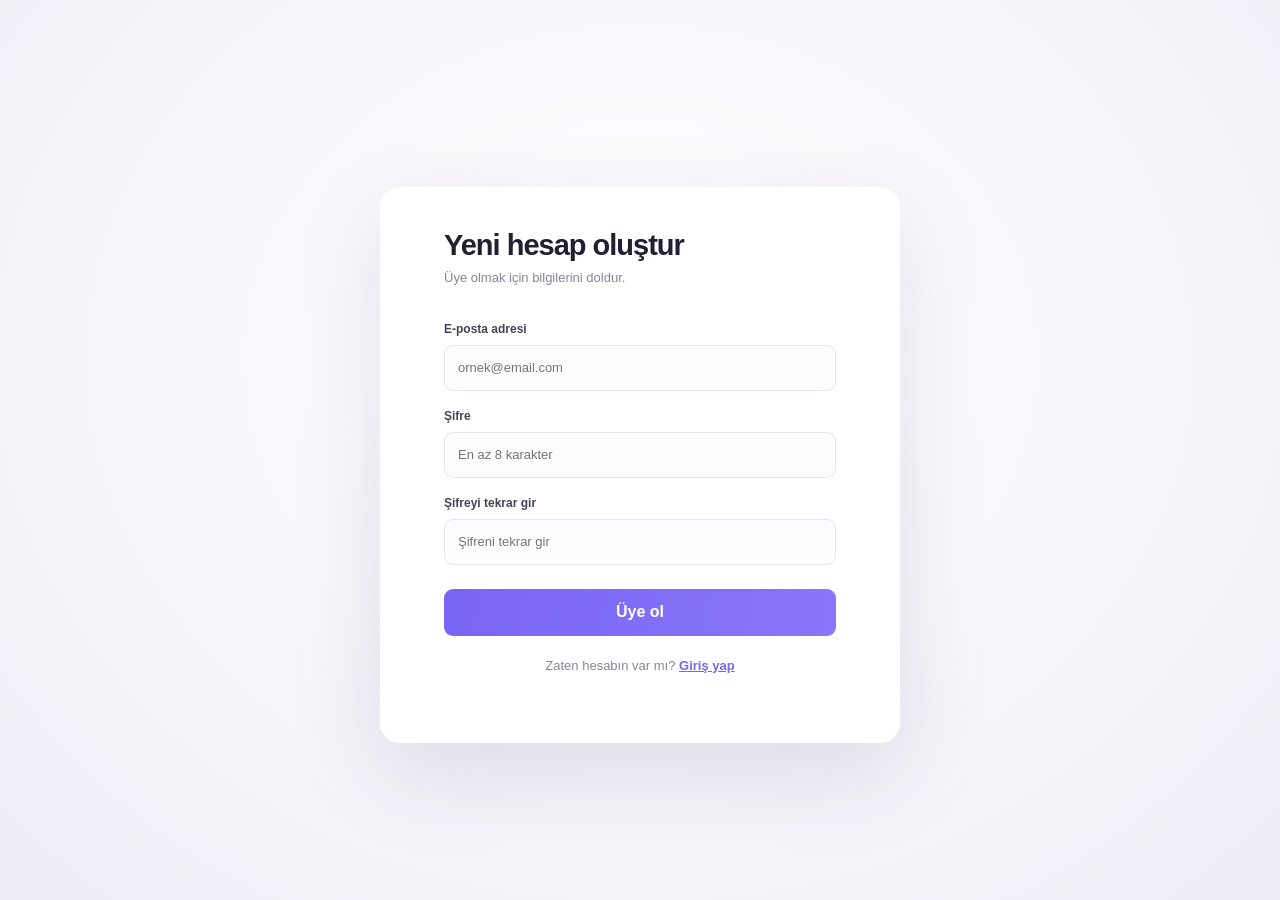
==== register.html @ 3cdd5f97 "Üye Giriş ekranı yüklemesi" ====
<!doctype html>
<html lang="tr">
<head>
  <meta charset="utf-8">
  <meta name="viewport" content="width=device-width, initial-scale=1">
  <meta name="theme-color" content="#111221">
  <title>Ücretsiz Üye Ol</title>
  <link rel="stylesheet" href="/style.css">
  <style>
    .register-card{width:min(100%,520px);padding:42px clamp(25px,7vw,64px);border-radius:20px;background:#fff;box-shadow:0 30px 90px #2c275721}
    .register-card h1{margin:0 0 8px;font-size:29px;letter-spacing:-1px}.register-card>p{color:#85859a;font-size:13px;margin:0 0 28px}
    .register-form{display:flex;flex-direction:column;gap:9px}.register-form label{margin-top:9px;color:#444458;font-size:12px;font-weight:700}
    .register-form input{height:46px;padding:0 13px;border:1px solid #e7e6ef;border-radius:9px;background:#fcfcfe;font-family:inherit;font-size:13px}
    .register-form input:focus{outline:0;border-color:#9586ff;box-shadow:0 0 0 3px #7865f61c}
    .register-form button{height:47px;margin-top:15px;border:0;border-radius:9px;background:linear-gradient(100deg,#7965f3,#8976fb);color:white;font-weight:700;cursor:pointer}
    .register-error{padding:11px;border-radius:8px;background:#fff0f0;color:#a12d38;font-size:12px}.register-login{margin-top:22px!important;text-align:center}
    .register-login a{color:#7865f6;font-weight:700}
  </style>
</head>
<body>
  <main class="page-shell">
    <section class="register-card" aria-labelledby="register-title">
      <h1 id="register-title">Yeni hesap oluştur</h1>
      <p>Üye olmak için bilgilerini doldur.</p>
      <p class="register-error" id="register-error" role="alert" hidden></p>
      <form class="register-form" action="/register" method="post">
        <label for="email">E-posta adresi</label>
        <input id="email" name="email" type="email" autocomplete="email" placeholder="ornek@email.com" required>
        <label for="password">Şifre</label>
        <input id="password" name="password" type="password" autocomplete="new-password" minlength="8" placeholder="En az 8 karakter" required>
        <label for="password_confirmation">Şifreyi tekrar gir</label>
        <input id="password_confirmation" name="password_confirmation" type="password" autocomplete="new-password" minlength="8" placeholder="Şifreni tekrar gir" required>
        <button type="submit">Üye ol</button>
      </form>
      <p class="register-login">Zaten hesabın var mı? <a href="/">Giriş yap</a></p>
    </section>
  </main>
  <script>
    const messages = {
      email: 'Lütfen geçerli bir e-posta adresi girin.',
      password: 'Şifren en az 8 karakter olmalıdır.',
      confirm: 'Girdiğin şifreler eşleşmiyor.',
      exists: 'Bu e-posta adresiyle zaten bir hesap var.'
    };
    const error = new URLSearchParams(location.search).get('error');
    if (messages[error]) {
      const box = document.querySelector('#register-error');
      box.textContent = messages[error];
      box.hidden = false;
    }
    const form = document.querySelector('.register-form');
    form.addEventListener('submit', (event) => {
      const password = document.querySelector('#password');
      const confirmation = document.querySelector('#password_confirmation');
      confirmation.setCustomValidity(password.value === confirmation.value ? '' : 'Şifreler eşleşmiyor.');
      if (!form.reportValidity()) event.preventDefault();
    });
    document.querySelector('#password_confirmation').addEventListener('input', (event) => event.target.setCustomValidity(''));
  </script>
</body>
</html>
---- style.css ----
﻿/* Compiled output for style.scss. */
@keyframes card-in{from{opacity:0;transform:translateY(24px) scale(.985)}to{opacity:1;transform:translateY(0) scale(1)}}
@keyframes drift{0%,100%{transform:translate(0,0) rotate(0)}50%{transform:translate(8px,-10px) rotate(4deg)}}
@keyframes orbit-turn{to{transform:rotate(360deg)}}
@keyframes breathe{0%,100%{transform:scale(.96);opacity:.75}50%{transform:scale(1.04);opacity:1}}
@keyframes twinkle{0%,100%{opacity:.55;transform:scale(.8)}50%{opacity:1;transform:scale(1.15)}}
*{box-sizing:border-box}body{margin:0;min-width:320px;min-height:100vh;color:#202033;background:#f3f2fa;font-family:'DM Sans',sans-serif}button,input{font:inherit}.page-shell{min-height:100vh;display:flex;flex-direction:column;align-items:center;justify-content:center;padding:54px 28px 24px;position:relative;overflow:hidden;background:radial-gradient(ellipse at 50% 40%,#fff 0%,#f8f7fc 46%,#eeedf6 100%)}.ambient{position:absolute;border-radius:50%;filter:blur(1px);pointer-events:none}.ambient--one{width:360px;height:360px;top:-190px;left:-130px;background:radial-gradient(circle,rgba(161,145,255,.18),transparent 70%)}.ambient--two{width:440px;height:440px;right:-220px;bottom:-230px;background:radial-gradient(circle,rgba(255,159,162,.19),transparent 70%)}.login-card{width:min(100%,1000px);min-height:640px;display:grid;grid-template-columns:.92fr 1.08fr;overflow:hidden;border:1px solid rgba(255,255,255,.9);border-radius:25px;background:#fff;box-shadow:0 30px 90px rgba(44,39,87,.13),0 4px 14px rgba(44,39,87,.04);animation:card-in .8s cubic-bezier(.2,.75,.25,1) both;position:relative;z-index:1}.welcome-panel{position:relative;overflow:hidden;display:flex;flex-direction:column;padding:38px 42px 30px;color:#fff;background:linear-gradient(145deg,#373052 0%,#25243f 53%,#342b56 100%)}.welcome-panel::before,.welcome-panel::after{content:'';position:absolute;border:1px solid rgba(255,255,255,.08);border-radius:50%;pointer-events:none}.welcome-panel::before{width:440px;height:440px;left:-275px;top:110px}.welcome-panel::after{width:350px;height:350px;right:-270px;bottom:-150px}.brand{display:inline-flex;align-items:center;gap:10px;width:fit-content;color:inherit;text-decoration:none;font:800 24px/1 'Manrope',sans-serif;letter-spacing:-1.4px}.brand__dot{color:#ff8d87}.brand__mark{display:grid;grid-template-columns:repeat(2,7px);grid-template-rows:repeat(2,7px);gap:3px;transform:rotate(-9deg)}.brand__mark span{background:linear-gradient(135deg,#ffaaa0,#8978ff);border-radius:3px}.brand__mark span:nth-child(2),.brand__mark span:nth-child(3){opacity:.72}.welcome-copy{margin-top:69px;position:relative;z-index:1}.eyebrow{display:flex;align-items:center;gap:10px;color:#c5bfeb;font-size:9px;font-weight:700;letter-spacing:2px}.eyebrow__line{width:23px;height:1px;background:#ff8d87}h1{margin:18px 0 16px;font:700 clamp(38px,4vw,49px)/1.13 'Manrope',sans-serif;letter-spacing:-2.5px}.accent{color:#ff8d87}.welcome-copy p{max-width:275px;margin:0;color:#c4c1d8;font-size:13px;line-height:1.8}.orbit-art{width:260px;height:260px;position:absolute;right:-1px;bottom:92px;display:grid;place-items:center;animation:drift 7s ease-in-out infinite}.orbit{position:absolute;border:1px solid rgba(186,176,255,.27);border-radius:50%}.orbit--outer{width:228px;height:228px;border-style:dashed;animation:orbit-turn 50s linear infinite}.orbit--middle{width:174px;height:174px;transform:rotate(28deg) scaleY(.68);border-color:rgba(255,146,143,.4)}.orbit--inner{width:132px;height:132px;border-color:rgba(255,255,255,.14);box-shadow:0 0 45px rgba(142,119,255,.1) inset}.orbit-core{width:82px;height:82px;display:grid;place-items:center;border-radius:27px;transform:rotate(45deg);background:linear-gradient(145deg,#a898ff,#7661ec 58%,#5546b8);box-shadow:0 15px 42px rgba(92,68,202,.45),inset 1px 1px 1px rgba(255,255,255,.6);animation:breathe 4s ease-in-out infinite}.orbit-core span{transform:rotate(-45deg);font-size:35px;color:#fff}.orbit__spark{position:absolute;top:15px;right:25px;color:#ff8d87;font-size:19px}.orbit-dot{position:absolute;width:8px;height:8px;border-radius:50%;background:#ff8d87;box-shadow:0 0 14px rgba(255,141,135,.7);animation:twinkle 2.5s ease-in-out infinite}.orbit-dot--a{top:36px;left:49px}.orbit-dot--b{right:18px;bottom:73px;width:5px;height:5px;background:#b4a6ff;animation-delay:.8s}.orbit-dot--c{left:43px;bottom:52px;width:5px;height:5px;background:#fff;animation-delay:1.4s}.panel-footer{margin-top:auto;display:flex;align-items:center;gap:13px;position:relative;z-index:1;color:#aaa7c5;font-size:10px;line-height:1.55}.panel-footer strong{color:#eeedf7;font-weight:600}.panel-footer__avatars{display:flex;padding-left:4px}.panel-footer__avatars i{width:25px;height:25px;margin-left:-4px;display:grid;place-items:center;border:2px solid #302c4a;border-radius:50%;background:#ef9e92;color:#453a5b;font-size:8px;font-style:normal;font-weight:700}.panel-footer__avatars i:nth-child(2){background:#aba0f1}.panel-footer__avatars i:nth-child(3){background:#f3c77d}.panel-footer__avatars i:nth-child(4){background:#eeeefa;color:#6a60b4}.form-panel{padding:54px clamp(42px,6vw,76px) 32px;display:flex;flex-direction:column;justify-content:center}.mobile-brand{display:none;color:#202033}.form-heading{margin-bottom:27px;position:relative}.form-heading__icon{position:absolute;right:2px;top:3px;color:#a89cff;font-size:19px}.form-heading h2{margin:0 0 8px;font:700 27px/1.25 'Manrope',sans-serif;letter-spacing:-1px}.form-heading p{margin:0;color:#85859a;font-size:12px}.login-form{display:flex;flex-direction:column}.field-label{margin-bottom:8px;color:#444458;font-size:11px;font-weight:700}.input-wrap{height:48px;display:flex;align-items:center;gap:12px;padding:0 14px;border:1px solid #e7e6ef;border-radius:9px;background:#fcfcfe;transition:border-color .2s,box-shadow .2s,background .2s}.input-wrap:focus-within{border-color:#9586ff;background:#fff;box-shadow:0 0 0 3px rgba(120,101,246,.11)}.input-icon{width:17px;height:17px;flex:0 0 auto;color:#aaa9ba}.input-wrap input{width:100%;height:100%;min-width:0;padding:0;border:0;outline:0;background:transparent;color:#202033;font-size:12px}.input-wrap input::placeholder{color:#b7b6c4}.password-heading{display:flex;align-items:center;justify-content:space-between;margin-top:19px}.password-heading .field-label{margin:0 0 8px}.text-link{color:#7865f6;text-decoration:none;font-size:10px;font-weight:700;transition:color .2s}.text-link:hover{color:#5743dc;text-decoration:underline}.password-toggle{width:27px;height:30px;display:grid;place-items:center;padding:0;border:0;background:transparent;color:#aaa9ba;cursor:pointer}.password-toggle svg{width:17px;height:17px}.password-toggle.is-visible .eye-slash{opacity:0}.remember{width:fit-content;display:flex;align-items:center;gap:9px;margin:16px 0 19px;color:#6c6b7d;font-size:10px;cursor:pointer;user-select:none}.remember input{position:absolute;width:1px;height:1px;opacity:0}.remember__box{width:15px;height:15px;display:grid;place-items:center;border:1px solid #d9d8e4;border-radius:4px;background:#fff;transition:background .2s,border-color .2s}.remember__box svg{width:10px;height:9px;color:#fff;opacity:0}.remember input:checked+.remember__box{background:#7865f6;border-color:#7865f6}.remember input:checked+.remember__box svg{opacity:1}.remember input:focus-visible+.remember__box{outline:3px solid rgba(120,101,246,.2)}.submit-button{height:47px;display:flex;align-items:center;justify-content:center;gap:10px;border:0;border-radius:9px;background:linear-gradient(100deg,#7965f3,#8976fb);box-shadow:0 7px 15px rgba(120,101,246,.23);color:#fff;font-size:12px;font-weight:700;cursor:pointer;transition:transform .2s,box-shadow .2s,filter .2s}.submit-button svg{width:17px;height:17px;transition:transform .2s}.submit-button:hover{transform:translateY(-2px);box-shadow:0 10px 20px rgba(120,101,246,.3);filter:saturate(1.08)}.submit-button:hover svg{transform:translateX(3px)}.submit-button:active{transform:translateY(0)}.divider{display:flex;align-items:center;gap:12px;margin:20px 0 15px;color:#a7a6b5}.divider span{height:1px;flex:1;background:#eeedf3}.divider small{font-size:9px}.google-button{height:44px;display:flex;align-items:center;justify-content:center;gap:10px;border:1px solid #e7e6ef;border-radius:9px;background:#fff;color:#48485a;font-size:11px;font-weight:600;cursor:pointer;transition:border-color .2s,background .2s,transform .2s}.google-button svg{width:15px;height:15px}.google-button:hover{border-color:#c9c4ef;background:#fcfbff;transform:translateY(-1px)}.signup-prompt{margin:21px 0 0;text-align:center;color:#89889a;font-size:10px}.signup-prompt .text-link{margin-left:3px}.legal{margin:24px 0 0;text-align:center;color:#aaa9b6;font-size:8px;line-height:1.7}.legal a{color:#88879a;text-decoration:underline;text-underline-offset:2px}.copyright{position:relative;z-index:1;margin:18px 0 0;color:#aaa9b6;font-size:9px}@media(max-width:760px){.page-shell{padding:24px 16px}.login-card{width:min(100%,480px);min-height:0;grid-template-columns:1fr;border-radius:20px}.welcome-panel{display:none}.form-panel{padding:32px clamp(25px,8vw,42px) 27px}.mobile-brand{display:inline-flex;margin-bottom:31px;font-size:21px}.form-heading{margin-bottom:24px}.form-heading h2{font-size:25px}.copyright{margin-top:14px}}@media(max-width:380px){.form-panel{padding:26px 21px 23px}.mobile-brand{margin-bottom:25px}.form-heading h2{font-size:23px}}@media(prefers-reduced-motion:reduce){*,*::before,*::after{animation-duration:.01ms!important;animation-iteration-count:1!important;scroll-behavior:auto!important;transition-duration:.01ms!important}}

/* E-posta ve şifre alanları üzerine gelince hafifçe yükselip parlasın. */
@media (hover: hover) and (pointer: fine) {
  .input-wrap:hover {
    transform: translateY(-2px);
    border-color: #b7adff;
    background: #fff;
    box-shadow: 0 7px 18px rgba(120, 101, 246, .12);
  }
  .input-wrap:hover .input-icon {
    color: #7865f6;
    transform: scale(1.12) rotate(-4deg);
  }
}
.input-wrap {
  transition: transform .25s cubic-bezier(.2, .75, .25, 1), border-color .25s, box-shadow .25s, background .25s;
}
.input-icon {
  transition: color .25s, transform .25s;
}


.theme-toggle{align-self:flex-end;display:inline-flex;align-items:center;gap:7px;margin:-30px 0 18px;padding:8px 11px;border:1px solid #e7e6ef;border-radius:999px;background:#fff;color:#57566b;font-size:10px;font-weight:700;cursor:pointer;transition:background .25s,color .25s,border-color .25s,transform .25s}.theme-toggle:hover{transform:translateY(-1px);border-color:#b7adff}.theme-toggle__icon{font-size:15px;line-height:1}
html,body,.page-shell,.login-card,.form-panel,.input-wrap,.google-button,.theme-toggle{transition:background-color .3s,color .3s,border-color .3s,box-shadow .3s}
html[data-theme="dark"] body{color:#eeeef8;background:#11121d}
html[data-theme="dark"] .page-shell{background:radial-gradient(ellipse at 50% 40%,#24243a 0%,#191a2a 48%,#11121d 100%)}
html[data-theme="dark"] .login-card{border-color:rgba(255,255,255,.08);background:#202133;box-shadow:0 30px 90px rgba(0,0,0,.38),0 4px 14px rgba(0,0,0,.2)}
html[data-theme="dark"] .form-heading h2{color:#f1f0fa}
html[data-theme="dark"] .form-heading p,html[data-theme="dark"] .field-label{color:#c4c3d4}
html[data-theme="dark"] .input-wrap{border-color:#3c3d53;background:#292a3e}
html[data-theme="dark"] .input-wrap:hover,html[data-theme="dark"] .input-wrap:focus-within{border-color:#9586ff;background:#303149}
html[data-theme="dark"] .input-wrap input{color:#f1f0fa}
html[data-theme="dark"] .input-wrap input::placeholder{color:#9292aa}
html[data-theme="dark"] .input-icon,html[data-theme="dark"] .password-toggle{color:#aaa9c2}
html[data-theme="dark"] .remember{color:#c4c3d4}
html[data-theme="dark"] .remember__box{border-color:#515269;background:#292a3e}
html[data-theme="dark"] .divider{color:#9999b0}
html[data-theme="dark"] .divider span{background:#3a3b50}
html[data-theme="dark"] .google-button,html[data-theme="dark"] .theme-toggle{border-color:#414258;background:#292a3e;color:#e6e5f2}
html[data-theme="dark"] .google-button:hover,html[data-theme="dark"] .theme-toggle:hover{border-color:#7668c9;background:#303149}
html[data-theme="dark"] .signup-prompt{color:#aaa9bd}
html[data-theme="dark"] .legal,html[data-theme="dark"] .copyright{color:#85859e}
html[data-theme="dark"] .legal a{color:#aaa9bd}
@media(max-width:760px){.theme-toggle{margin:-20px 0 18px}}

.theme-toggle{width:58px;height:32px;align-self:flex-end;justify-content:center;margin:-30px 0 18px;padding:3px;border:1px solid #deddea;border-radius:8px;background:#f0eff7;box-shadow:inset 0 1px 2px rgba(35,32,65,.08);cursor:pointer;transition:background .25s,border-color .25s,transform .2s}.theme-toggle:hover{transform:translateY(-1px)}.theme-toggle:focus-visible{outline:3px solid rgba(120,101,246,.3);outline-offset:2px}.theme-toggle__track{width:50px;height:24px;position:relative;display:flex;align-items:center;justify-content:space-between;padding:0 5px;color:#817f97}.theme-toggle__moon,.theme-toggle__sun{z-index:1;display:grid;place-items:center;width:16px;height:18px;font-size:13px;line-height:1}.theme-toggle__thumb{position:absolute;left:1px;top:1px;width:22px;height:22px;border-radius:5px;background:#fff;box-shadow:0 1px 4px rgba(31,29,58,.22);transition:transform .25s cubic-bezier(.2,.75,.25,1),background .25s}.theme-toggle[aria-checked="true"] .theme-toggle__thumb{transform:translateX(25px);background:#7865f6}.theme-toggle[aria-checked="false"] .theme-toggle__moon{color:#7865f6}.theme-toggle[aria-checked="true"] .theme-toggle__sun{color:#fff}
html[data-theme="dark"] .theme-toggle{border-color:#414258;background:#292a3e}.theme-toggle[aria-checked="true"] .theme-toggle__thumb{background:#7865f6}
@media(max-width:760px){.theme-toggle{margin:-20px 0 18px}}

/* Tek kapsül içinde ay/güneş göstergeli tema anahtarı */
.theme-toggle{width:108px;height:44px;margin:-34px 0 18px;padding:4px;border:0;border-radius:999px;background:#e6b72f;box-shadow:none;transition:background .3s,transform .2s}
.theme-toggle:hover{border-color:transparent;transform:translateY(-1px)}
.theme-toggle__track{width:100px;height:36px;padding:0;justify-content:flex-end;color:#fff}
.theme-toggle__thumb{left:2px;top:2px;width:32px;height:32px;border-radius:50%;background:#fff;box-shadow:none;transition:transform .32s cubic-bezier(.2,.75,.25,1)}
.theme-toggle__sun,.theme-toggle__moon{position:absolute;right:8px;width:23px;height:24px;font-size:23px;color:#fff;line-height:1}
.theme-toggle__moon{display:none}
.theme-toggle[aria-checked="true"]{background:#050505}
.theme-toggle[aria-checked="true"] .theme-toggle__thumb{transform:translateX(64px)}
.theme-toggle[aria-checked="true"] .theme-toggle__sun{display:none}
.theme-toggle[aria-checked="true"] .theme-toggle__moon{display:grid;left:8px;right:auto}
html[data-theme="dark"] .theme-toggle{background:#050505}
html[data-theme="dark"] .theme-toggle[aria-checked="true"] .theme-toggle__thumb{background:#fff}
@media(max-width:760px){.theme-toggle{margin:-24px 0 18px}}
.theme-toggle[aria-checked="true"] .theme-toggle__moon{left:9px;width:28px;font-size:25px;transform:scaleX(1.2) rotate(-12deg);transform-origin:center}
.theme-toggle[aria-checked="true"] .theme-toggle__moon{font-size:0;transform:none}
.theme-toggle__moon svg{display:block;width:25px;height:25px}
.theme-toggle__sun svg{display:block;width:26px;height:26px}

.login-error{margin:0 0 14px;padding:10px 12px;border:1px solid #f0c4c4;border-radius:8px;background:#fff3f3;color:#a33b3b;font-size:11px;line-height:1.5}.login-error[hidden]{display:none}
html[data-theme="dark"] .login-error{border-color:#70434a;background:#39272e;color:#ffc3c8}

.signup-submit{margin-top:10px;text-decoration:none}

.signup-submit{margin-top:18px}

.button-divider{margin:12px 0}.signup-submit{margin-top:0}
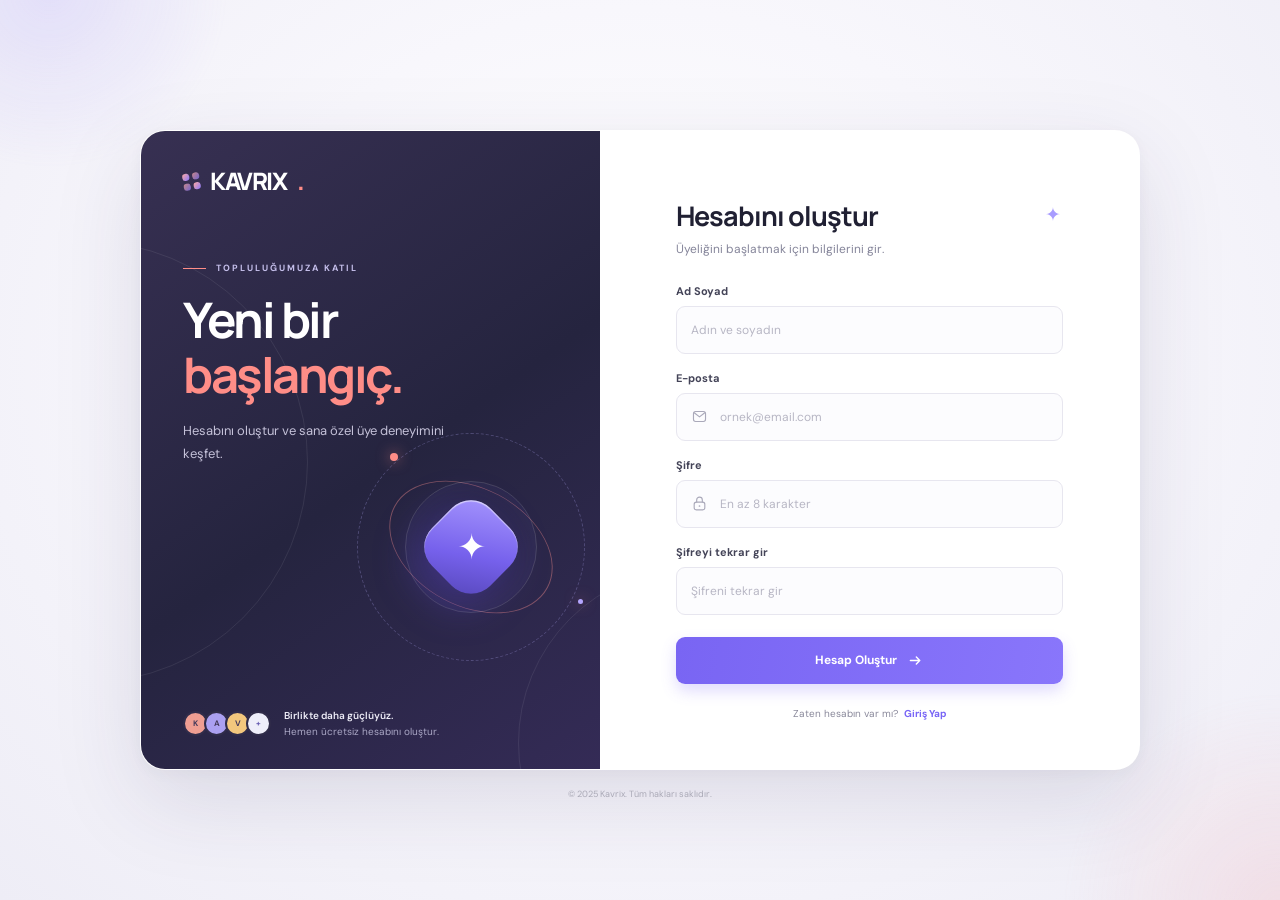
==== commit c599fb56: "Prepare Kavrix for Codespaces demo" ====
--- a/register.html
+++ b/register.html
@@ -4,58 +4,144 @@
   <meta charset="utf-8">
   <meta name="viewport" content="width=device-width, initial-scale=1">
   <meta name="theme-color" content="#111221">
-  <title>Ücretsiz Üye Ol</title>
-  <link rel="stylesheet" href="/style.css">
+  <title>Hesap Oluştur</title>
+  <link rel="preconnect" href="https://fonts.googleapis.com">
+  <link rel="preconnect" href="https://fonts.gstatic.com" crossorigin>
+  <link href="https://fonts.googleapis.com/css2?family=DM+Sans:wght@400;500;600;700&family=Manrope:wght@400;500;600;700;800&display=swap" rel="stylesheet">
   <style>
-    .register-card{width:min(100%,520px);padding:42px clamp(25px,7vw,64px);border-radius:20px;background:#fff;box-shadow:0 30px 90px #2c275721}
-    .register-card h1{margin:0 0 8px;font-size:29px;letter-spacing:-1px}.register-card>p{color:#85859a;font-size:13px;margin:0 0 28px}
-    .register-form{display:flex;flex-direction:column;gap:9px}.register-form label{margin-top:9px;color:#444458;font-size:12px;font-weight:700}
-    .register-form input{height:46px;padding:0 13px;border:1px solid #e7e6ef;border-radius:9px;background:#fcfcfe;font-family:inherit;font-size:13px}
-    .register-form input:focus{outline:0;border-color:#9586ff;box-shadow:0 0 0 3px #7865f61c}
-    .register-form button{height:47px;margin-top:15px;border:0;border-radius:9px;background:linear-gradient(100deg,#7965f3,#8976fb);color:white;font-weight:700;cursor:pointer}
-    .register-error{padding:11px;border-radius:8px;background:#fff0f0;color:#a12d38;font-size:12px}.register-login{margin-top:22px!important;text-align:center}
-    .register-login a{color:#7865f6;font-weight:700}
+
+﻿/* Compiled output for style.scss. */
+@keyframes card-in{from{opacity:0;transform:translateY(24px) scale(.985)}to{opacity:1;transform:translateY(0) scale(1)}}
+@keyframes drift{0%,100%{transform:translate(0,0) rotate(0)}50%{transform:translate(8px,-10px) rotate(4deg)}}
+@keyframes orbit-turn{to{transform:rotate(360deg)}}
+@keyframes breathe{0%,100%{transform:scale(.96);opacity:.75}50%{transform:scale(1.04);opacity:1}}
+@keyframes twinkle{0%,100%{opacity:.55;transform:scale(.8)}50%{opacity:1;transform:scale(1.15)}}
+*{box-sizing:border-box}body{margin:0;min-width:320px;min-height:100vh;color:#202033;background:#f3f2fa;font-family:'DM Sans',sans-serif}button,input{font:inherit}.page-shell{min-height:100vh;display:flex;flex-direction:column;align-items:center;justify-content:center;padding:54px 28px 24px;position:relative;overflow:hidden;background:radial-gradient(ellipse at 50% 40%,#fff 0%,#f8f7fc 46%,#eeedf6 100%)}.ambient{position:absolute;border-radius:50%;filter:blur(1px);pointer-events:none}.ambient--one{width:360px;height:360px;top:-190px;left:-130px;background:radial-gradient(circle,rgba(161,145,255,.18),transparent 70%)}.ambient--two{width:440px;height:440px;right:-220px;bottom:-230px;background:radial-gradient(circle,rgba(255,159,162,.19),transparent 70%)}.login-card{width:min(100%,1000px);min-height:640px;display:grid;grid-template-columns:.92fr 1.08fr;overflow:hidden;border:1px solid rgba(255,255,255,.9);border-radius:25px;background:#fff;box-shadow:0 30px 90px rgba(44,39,87,.13),0 4px 14px rgba(44,39,87,.04);animation:card-in .8s cubic-bezier(.2,.75,.25,1) both;position:relative;z-index:1}.welcome-panel{position:relative;overflow:hidden;display:flex;flex-direction:column;padding:38px 42px 30px;color:#fff;background:linear-gradient(145deg,#373052 0%,#25243f 53%,#342b56 100%)}.welcome-panel::before,.welcome-panel::after{content:'';position:absolute;border:1px solid rgba(255,255,255,.08);border-radius:50%;pointer-events:none}.welcome-panel::before{width:440px;height:440px;left:-275px;top:110px}.welcome-panel::after{width:350px;height:350px;right:-270px;bottom:-150px}.brand{display:inline-flex;align-items:center;gap:10px;width:fit-content;color:inherit;text-decoration:none;font:800 24px/1 'Manrope',sans-serif;letter-spacing:-1.4px}.brand__dot{color:#ff8d87}.brand__mark{display:grid;grid-template-columns:repeat(2,7px);grid-template-rows:repeat(2,7px);gap:3px;transform:rotate(-9deg)}.brand__mark span{background:linear-gradient(135deg,#ffaaa0,#8978ff);border-radius:3px}.brand__mark span:nth-child(2),.brand__mark span:nth-child(3){opacity:.72}.welcome-copy{margin-top:69px;position:relative;z-index:1}.eyebrow{display:flex;align-items:center;gap:10px;color:#c5bfeb;font-size:9px;font-weight:700;letter-spacing:2px}.eyebrow__line{width:23px;height:1px;background:#ff8d87}h1{margin:18px 0 16px;font:700 clamp(38px,4vw,49px)/1.13 'Manrope',sans-serif;letter-spacing:-2.5px}.accent{color:#ff8d87}.welcome-copy p{max-width:275px;margin:0;color:#c4c1d8;font-size:13px;line-height:1.8}.orbit-art{width:260px;height:260px;position:absolute;right:-1px;bottom:92px;display:grid;place-items:center;animation:drift 7s ease-in-out infinite}.orbit{position:absolute;border:1px solid rgba(186,176,255,.27);border-radius:50%}.orbit--outer{width:228px;height:228px;border-style:dashed;animation:orbit-turn 50s linear infinite}.orbit--middle{width:174px;height:174px;transform:rotate(28deg) scaleY(.68);border-color:rgba(255,146,143,.4)}.orbit--inner{width:132px;height:132px;border-color:rgba(255,255,255,.14);box-shadow:0 0 45px rgba(142,119,255,.1) inset}.orbit-core{width:82px;height:82px;display:grid;place-items:center;border-radius:27px;transform:rotate(45deg);background:linear-gradient(145deg,#a898ff,#7661ec 58%,#5546b8);box-shadow:0 15px 42px rgba(92,68,202,.45),inset 1px 1px 1px rgba(255,255,255,.6);animation:breathe 4s ease-in-out infinite}.orbit-core span{transform:rotate(-45deg);font-size:35px;color:#fff}.orbit__spark{position:absolute;top:15px;right:25px;color:#ff8d87;font-size:19px}.orbit-dot{position:absolute;width:8px;height:8px;border-radius:50%;background:#ff8d87;box-shadow:0 0 14px rgba(255,141,135,.7);animation:twinkle 2.5s ease-in-out infinite}.orbit-dot--a{top:36px;left:49px}.orbit-dot--b{right:18px;bottom:73px;width:5px;height:5px;background:#b4a6ff;animation-delay:.8s}.orbit-dot--c{left:43px;bottom:52px;width:5px;height:5px;background:#fff;animation-delay:1.4s}.panel-footer{margin-top:auto;display:flex;align-items:center;gap:13px;position:relative;z-index:1;color:#aaa7c5;font-size:10px;line-height:1.55}.panel-footer strong{color:#eeedf7;font-weight:600}.panel-footer__avatars{display:flex;padding-left:4px}.panel-footer__avatars i{width:25px;height:25px;margin-left:-4px;display:grid;place-items:center;border:2px solid #302c4a;border-radius:50%;background:#ef9e92;color:#453a5b;font-size:8px;font-style:normal;font-weight:700}.panel-footer__avatars i:nth-child(2){background:#aba0f1}.panel-footer__avatars i:nth-child(3){background:#f3c77d}.panel-footer__avatars i:nth-child(4){background:#eeeefa;color:#6a60b4}.form-panel{padding:54px clamp(42px,6vw,76px) 32px;display:flex;flex-direction:column;justify-content:center}.mobile-brand{display:none;color:#202033}.form-heading{margin-bottom:27px;position:relative}.form-heading__icon{position:absolute;right:2px;top:3px;color:#a89cff;font-size:19px}.form-heading h2{margin:0 0 8px;font:700 27px/1.25 'Manrope',sans-serif;letter-spacing:-1px}.form-heading p{margin:0;color:#85859a;font-size:12px}.login-form{display:flex;flex-direction:column}.field-label{margin-bottom:8px;color:#444458;font-size:11px;font-weight:700}.input-wrap{height:48px;display:flex;align-items:center;gap:12px;padding:0 14px;border:1px solid #e7e6ef;border-radius:9px;background:#fcfcfe;transition:border-color .2s,box-shadow .2s,background .2s}.input-wrap:focus-within{border-color:#9586ff;background:#fff;box-shadow:0 0 0 3px rgba(120,101,246,.11)}.input-icon{width:17px;height:17px;flex:0 0 auto;color:#aaa9ba}.input-wrap input{width:100%;height:100%;min-width:0;padding:0;border:0;outline:0;background:transparent;color:#202033;font-size:12px}.input-wrap input::placeholder{color:#b7b6c4}.password-heading{display:flex;align-items:center;justify-content:space-between;margin-top:19px}.password-heading .field-label{margin:0 0 8px}.text-link{color:#7865f6;text-decoration:none;font-size:10px;font-weight:700;transition:color .2s}.text-link:hover{color:#5743dc;text-decoration:underline}.password-toggle{width:27px;height:30px;display:grid;place-items:center;padding:0;border:0;background:transparent;color:#aaa9ba;cursor:pointer}.password-toggle svg{width:17px;height:17px}.password-toggle.is-visible .eye-slash{opacity:0}.remember{width:fit-content;display:flex;align-items:center;gap:9px;margin:16px 0 19px;color:#6c6b7d;font-size:10px;cursor:pointer;user-select:none}.remember input{position:absolute;width:1px;height:1px;opacity:0}.remember__box{width:15px;height:15px;display:grid;place-items:center;border:1px solid #d9d8e4;border-radius:4px;background:#fff;transition:background .2s,border-color .2s}.remember__box svg{width:10px;height:9px;color:#fff;opacity:0}.remember input:checked+.remember__box{background:#7865f6;border-color:#7865f6}.remember input:checked+.remember__box svg{opacity:1}.remember input:focus-visible+.remember__box{outline:3px solid rgba(120,101,246,.2)}.submit-button{height:47px;display:flex;align-items:center;justify-content:center;gap:10px;border:0;border-radius:9px;background:linear-gradient(100deg,#7965f3,#8976fb);box-shadow:0 7px 15px rgba(120,101,246,.23);color:#fff;font-size:12px;font-weight:700;cursor:pointer;transition:transform .2s,box-shadow .2s,filter .2s}.submit-button svg{width:17px;height:17px;transition:transform .2s}.submit-button:hover{transform:translateY(-2px);box-shadow:0 10px 20px rgba(120,101,246,.3);filter:saturate(1.08)}.submit-button:hover svg{transform:translateX(3px)}.submit-button:active{transform:translateY(0)}.divider{display:flex;align-items:center;gap:12px;margin:20px 0 15px;color:#a7a6b5}.divider span{height:1px;flex:1;background:#eeedf3}.divider small{font-size:9px}.google-button{height:44px;display:flex;align-items:center;justify-content:center;gap:10px;border:1px solid #e7e6ef;border-radius:9px;background:#fff;color:#48485a;font-size:11px;font-weight:600;cursor:pointer;transition:border-color .2s,background .2s,transform .2s}.google-button svg{width:15px;height:15px}.google-button:hover{border-color:#c9c4ef;background:#fcfbff;transform:translateY(-1px)}.signup-prompt{margin:21px 0 0;text-align:center;color:#89889a;font-size:10px}.signup-prompt .text-link{margin-left:3px}.legal{margin:24px 0 0;text-align:center;color:#aaa9b6;font-size:8px;line-height:1.7}.legal a{color:#88879a;text-decoration:underline;text-underline-offset:2px}.copyright{position:relative;z-index:1;margin:18px 0 0;color:#aaa9b6;font-size:9px}@media(max-width:760px){.page-shell{padding:24px 16px}.login-card{width:min(100%,480px);min-height:0;grid-template-columns:1fr;border-radius:20px}.welcome-panel{display:none}.form-panel{padding:32px clamp(25px,8vw,42px) 27px}.mobile-brand{display:inline-flex;margin-bottom:31px;font-size:21px}.form-heading{margin-bottom:24px}.form-heading h2{font-size:25px}.copyright{margin-top:14px}}@media(max-width:380px){.form-panel{padding:26px 21px 23px}.mobile-brand{margin-bottom:25px}.form-heading h2{font-size:23px}}@media(prefers-reduced-motion:reduce){*,*::before,*::after{animation-duration:.01ms!important;animation-iteration-count:1!important;scroll-behavior:auto!important;transition-duration:.01ms!important}}
+
+/* E-posta ve şifre alanları üzerine gelince hafifçe yükselip parlasın. */
+@media (hover: hover) and (pointer: fine) {
+  .input-wrap:hover {
+    transform: translateY(-2px);
+    border-color: #b7adff;
+    background: #fff;
+    box-shadow: 0 7px 18px rgba(120, 101, 246, .12);
+  }
+  .input-wrap:hover .input-icon {
+    color: #7865f6;
+    transform: scale(1.12) rotate(-4deg);
+  }
+}
+.input-wrap {
+  transition: transform .25s cubic-bezier(.2, .75, .25, 1), border-color .25s, box-shadow .25s, background .25s;
+}
+.input-icon {
+  transition: color .25s, transform .25s;
+}
+
+
+.theme-toggle{align-self:flex-end;display:inline-flex;align-items:center;gap:7px;margin:-30px 0 18px;padding:8px 11px;border:1px solid #e7e6ef;border-radius:999px;background:#fff;color:#57566b;font-size:10px;font-weight:700;cursor:pointer;transition:background .25s,color .25s,border-color .25s,transform .25s}.theme-toggle:hover{transform:translateY(-1px);border-color:#b7adff}.theme-toggle__icon{font-size:15px;line-height:1}
+html,body,.page-shell,.login-card,.form-panel,.input-wrap,.google-button,.theme-toggle{transition:background-color .3s,color .3s,border-color .3s,box-shadow .3s}
+html[data-theme="dark"] body{color:#eeeef8;background:#11121d}
+html[data-theme="dark"] .page-shell{background:radial-gradient(ellipse at 50% 40%,#24243a 0%,#191a2a 48%,#11121d 100%)}
+html[data-theme="dark"] .login-card{border-color:rgba(255,255,255,.08);background:#202133;box-shadow:0 30px 90px rgba(0,0,0,.38),0 4px 14px rgba(0,0,0,.2)}
+html[data-theme="dark"] .form-heading h2{color:#f1f0fa}
+html[data-theme="dark"] .form-heading p,html[data-theme="dark"] .field-label{color:#c4c3d4}
+html[data-theme="dark"] .input-wrap{border-color:#3c3d53;background:#292a3e}
+html[data-theme="dark"] .input-wrap:hover,html[data-theme="dark"] .input-wrap:focus-within{border-color:#9586ff;background:#303149}
+html[data-theme="dark"] .input-wrap input{color:#f1f0fa}
+html[data-theme="dark"] .input-wrap input::placeholder{color:#9292aa}
+html[data-theme="dark"] .input-icon,html[data-theme="dark"] .password-toggle{color:#aaa9c2}
+html[data-theme="dark"] .remember{color:#c4c3d4}
+html[data-theme="dark"] .remember__box{border-color:#515269;background:#292a3e}
+html[data-theme="dark"] .divider{color:#9999b0}
+html[data-theme="dark"] .divider span{background:#3a3b50}
+html[data-theme="dark"] .google-button,html[data-theme="dark"] .theme-toggle{border-color:#414258;background:#292a3e;color:#e6e5f2}
+html[data-theme="dark"] .google-button:hover,html[data-theme="dark"] .theme-toggle:hover{border-color:#7668c9;background:#303149}
+html[data-theme="dark"] .signup-prompt{color:#aaa9bd}
+html[data-theme="dark"] .legal,html[data-theme="dark"] .copyright{color:#85859e}
+html[data-theme="dark"] .legal a{color:#aaa9bd}
+@media(max-width:760px){.theme-toggle{margin:-20px 0 18px}}
+
+.theme-toggle{width:58px;height:32px;align-self:flex-end;justify-content:center;margin:-30px 0 18px;padding:3px;border:1px solid #deddea;border-radius:8px;background:#f0eff7;box-shadow:inset 0 1px 2px rgba(35,32,65,.08);cursor:pointer;transition:background .25s,border-color .25s,transform .2s}.theme-toggle:hover{transform:translateY(-1px)}.theme-toggle:focus-visible{outline:3px solid rgba(120,101,246,.3);outline-offset:2px}.theme-toggle__track{width:50px;height:24px;position:relative;display:flex;align-items:center;justify-content:space-between;padding:0 5px;color:#817f97}.theme-toggle__moon,.theme-toggle__sun{z-index:1;display:grid;place-items:center;width:16px;height:18px;font-size:13px;line-height:1}.theme-toggle__thumb{position:absolute;left:1px;top:1px;width:22px;height:22px;border-radius:5px;background:#fff;box-shadow:0 1px 4px rgba(31,29,58,.22);transition:transform .25s cubic-bezier(.2,.75,.25,1),background .25s}.theme-toggle[aria-checked="true"] .theme-toggle__thumb{transform:translateX(25px);background:#7865f6}.theme-toggle[aria-checked="false"] .theme-toggle__moon{color:#7865f6}.theme-toggle[aria-checked="true"] .theme-toggle__sun{color:#fff}
+html[data-theme="dark"] .theme-toggle{border-color:#414258;background:#292a3e}.theme-toggle[aria-checked="true"] .theme-toggle__thumb{background:#7865f6}
+@media(max-width:760px){.theme-toggle{margin:-20px 0 18px}}
+
+/* Tek kapsül içinde ay/güneş göstergeli tema anahtarı */
+.theme-toggle{width:108px;height:44px;margin:-34px 0 18px;padding:4px;border:0;border-radius:999px;background:#e6b72f;box-shadow:none;transition:background .3s,transform .2s}
+.theme-toggle:hover{border-color:transparent;transform:translateY(-1px)}
+.theme-toggle__track{width:100px;height:36px;padding:0;justify-content:flex-end;color:#fff}
+.theme-toggle__thumb{left:2px;top:2px;width:32px;height:32px;border-radius:50%;background:#fff;box-shadow:none;transition:transform .32s cubic-bezier(.2,.75,.25,1)}
+.theme-toggle__sun,.theme-toggle__moon{position:absolute;right:8px;width:23px;height:24px;font-size:23px;color:#fff;line-height:1}
+.theme-toggle__moon{display:none}
+.theme-toggle[aria-checked="true"]{background:#050505}
+.theme-toggle[aria-checked="true"] .theme-toggle__thumb{transform:translateX(64px)}
+.theme-toggle[aria-checked="true"] .theme-toggle__sun{display:none}
+.theme-toggle[aria-checked="true"] .theme-toggle__moon{display:grid;left:8px;right:auto}
+html[data-theme="dark"] .theme-toggle{background:#050505}
+html[data-theme="dark"] .theme-toggle[aria-checked="true"] .theme-toggle__thumb{background:#fff}
+@media(max-width:760px){.theme-toggle{margin:-24px 0 18px}}
+.theme-toggle[aria-checked="true"] .theme-toggle__moon{left:9px;width:28px;font-size:25px;transform:scaleX(1.2) rotate(-12deg);transform-origin:center}
+.theme-toggle[aria-checked="true"] .theme-toggle__moon{font-size:0;transform:none}
+.theme-toggle__moon svg{display:block;width:25px;height:25px}
+.theme-toggle__sun svg{display:block;width:26px;height:26px}
+
+.login-error{margin:0 0 14px;padding:10px 12px;border:1px solid #f0c4c4;border-radius:8px;background:#fff3f3;color:#a33b3b;font-size:11px;line-height:1.5}.login-error[hidden]{display:none}
+html[data-theme="dark"] .login-error{border-color:#70434a;background:#39272e;color:#ffc3c8}
+
+.signup-submit{margin-top:10px;text-decoration:none}
+
+.signup-submit{margin-top:18px}
+
+.button-divider{margin:12px 0}.signup-submit{margin-top:0}
+
+
+.signup-view { width:100%; }
+.signup-form { display:flex; flex-direction:column; }
+.signup-form .field-label:not(:first-of-type) { margin-top:17px; }
+.signup-error { margin:0 0 14px; color:#b43c4b; font-size:12px; }
+.signup-form .submit-button { margin-top:22px; }
+.signup-prompt { line-height:1.8; }
+@media(max-width:760px){.login-card{max-width:600px;min-height:0}.welcome-panel{display:flex;min-height:220px;padding:25px 28px}.welcome-copy{margin-top:26px}.welcome-copy h1{font-size:34px;margin:10px 0}.welcome-copy p{font-size:11px}.orbit-art{width:150px;height:150px;right:8px;bottom:15px;transform:scale(.62)}.panel-footer{display:none}.form-panel{padding:30px clamp(25px,7vw,48px)}}
+@media(max-width:480px){.welcome-panel{min-height:160px}.orbit-art{display:none}.welcome-copy{margin-top:18px}.welcome-copy h1{font-size:29px}}
   </style>
 </head>
 <body>
   <main class="page-shell">
-    <section class="register-card" aria-labelledby="register-title">
-      <h1 id="register-title">Yeni hesap oluştur</h1>
-      <p>Üye olmak için bilgilerini doldur.</p>
-      <p class="register-error" id="register-error" role="alert" hidden></p>
-      <form class="register-form" action="/register" method="post">
-        <label for="email">E-posta adresi</label>
-        <input id="email" name="email" type="email" autocomplete="email" placeholder="ornek@email.com" required>
-        <label for="password">Şifre</label>
-        <input id="password" name="password" type="password" autocomplete="new-password" minlength="8" placeholder="En az 8 karakter" required>
-        <label for="password_confirmation">Şifreyi tekrar gir</label>
-        <input id="password_confirmation" name="password_confirmation" type="password" autocomplete="new-password" minlength="8" placeholder="Şifreni tekrar gir" required>
-        <button type="submit">Üye ol</button>
-      </form>
-      <p class="register-login">Zaten hesabın var mı? <a href="/">Giriş yap</a></p>
+    <div class="ambient ambient--one"></div><div class="ambient ambient--two"></div>
+    <section class="login-card" aria-label="Hesap oluştur">
+      <aside class="welcome-panel">
+        <a class="brand" href="/"><span class="brand__mark" aria-hidden="true"><span></span><span></span><span></span><span></span></span>KAVRIX<span class="brand__dot">.</span></a>
+        <div class="welcome-copy"><div class="eyebrow"><span class="eyebrow__line"></span> TOPLULUĞUMUZA KATIL</div><h1>Yeni bir<br><span class="accent">başlangıç.</span></h1><p>Hesabını oluştur ve sana özel üye deneyimini keşfet.</p></div>
+        <div class="orbit-art" aria-hidden="true"><div class="orbit orbit--outer"></div><div class="orbit orbit--middle"></div><div class="orbit orbit--inner"></div><div class="orbit-core"><span>✦</span></div><i class="orbit-dot orbit-dot--a"></i><i class="orbit-dot orbit-dot--b"></i></div>
+        <div class="panel-footer"><div class="panel-footer__avatars"><i>K</i><i>A</i><i>V</i><i>+</i></div><span><strong>Birlikte daha güçlüyüz.</strong><br>Hemen ücretsiz hesabını oluştur.</span></div>
+      </aside>
+      <section class="form-panel signup-view" aria-labelledby="signup-title">
+        <a class="brand mobile-brand" href="/">KAVRIX<span class="brand__dot">.</span></a>
+        <div class="form-heading"><span class="form-heading__icon" aria-hidden="true">✦</span><h2 id="signup-title">Hesabını oluştur</h2><p>Üyeliğini başlatmak için bilgilerini gir.</p></div>
+        <p class="signup-error" id="signup-error" role="alert" hidden></p>
+        <form class="signup-form" action="/register" method="post">
+          <label class="field-label" for="signup-name">Ad Soyad</label>
+          <div class="input-wrap"><input id="signup-name" name="full_name" type="text" placeholder="Adın ve soyadın" autocomplete="name" maxlength="120" required></div>
+          <label class="field-label" for="signup-email">E-posta</label>
+          <div class="input-wrap"><svg class="input-icon" viewBox="0 0 24 24" fill="none" aria-hidden="true"><rect x="3.5" y="5" width="17" height="14" rx="3" stroke="currentColor" stroke-width="1.6"/><path d="m5 7 7 5.5L19 7" stroke="currentColor" stroke-width="1.6" stroke-linecap="round" stroke-linejoin="round"/></svg><input id="signup-email" name="email" type="email" placeholder="ornek@email.com" autocomplete="email" required></div>
+          <label class="field-label" for="signup-password">Şifre</label>
+          <div class="input-wrap"><svg class="input-icon" viewBox="0 0 24 24" fill="none" aria-hidden="true"><rect x="4.5" y="10" width="15" height="11" rx="3" stroke="currentColor" stroke-width="1.6"/><path d="M8 10V7a4 4 0 0 1 8 0v3" stroke="currentColor" stroke-width="1.6" stroke-linecap="round"/><circle cx="12" cy="15.5" r="1.2" fill="currentColor"/></svg><input id="signup-password" name="password" type="password" placeholder="En az 8 karakter" autocomplete="new-password" minlength="8" required></div>
+          <label class="field-label" for="signup-confirm">Şifreyi tekrar gir</label>
+          <div class="input-wrap"><input id="signup-confirm" name="password_confirmation" type="password" placeholder="Şifreni tekrar gir" autocomplete="new-password" minlength="8" required></div>
+          <button class="submit-button" type="submit"><span>Hesap Oluştur</span><svg viewBox="0 0 20 20" fill="none" aria-hidden="true"><path d="M4 10h11m-4-4 4 4-4 4" stroke="currentColor" stroke-width="1.7" stroke-linecap="round" stroke-linejoin="round"/></svg></button>
+        </form>
+        <p class="signup-prompt">Zaten hesabın var mı? <a class="text-link" href="/login">Giriş Yap</a></p>
+      </section>
     </section>
+    <p class="copyright">© 2025 Kavrix. Tüm hakları saklıdır.</p>
   </main>
   <script>
-    const messages = {
-      email: 'Lütfen geçerli bir e-posta adresi girin.',
-      password: 'Şifren en az 8 karakter olmalıdır.',
-      confirm: 'Girdiğin şifreler eşleşmiyor.',
-      exists: 'Bu e-posta adresiyle zaten bir hesap var.'
-    };
-    const error = new URLSearchParams(location.search).get('error');
-    if (messages[error]) {
-      const box = document.querySelector('#register-error');
-      box.textContent = messages[error];
-      box.hidden = false;
-    }
-    const form = document.querySelector('.register-form');
-    form.addEventListener('submit', (event) => {
-      const password = document.querySelector('#password');
-      const confirmation = document.querySelector('#password_confirmation');
-      confirmation.setCustomValidity(password.value === confirmation.value ? '' : 'Şifreler eşleşmiyor.');
-      if (!form.reportValidity()) event.preventDefault();
-    });
-    document.querySelector('#password_confirmation').addEventListener('input', (event) => event.target.setCustomValidity(''));
+    const messages={name:'Ad Soyad alanını doldur.',email:'Lütfen geçerli bir e-posta adresi girin.',password:'Şifren en az 8 karakter olmalıdır.',confirm:'Girdiğin şifreler eşleşmiyor.',exists:'Bu e-posta adresiyle zaten bir hesap var.'};
+    const error=new URLSearchParams(location.search).get('error');
+    if(messages[error]){const box=document.querySelector('#signup-error');box.textContent=messages[error];box.hidden=false;}
+    const form=document.querySelector('.signup-form');
+    form.addEventListener('submit',event=>{const password=document.querySelector('#signup-password');const confirmation=document.querySelector('#signup-confirm');confirmation.setCustomValidity(password.value===confirmation.value?'':'Şifreler eşleşmiyor.');if(!form.reportValidity())event.preventDefault();});
+    document.querySelector('#signup-confirm').addEventListener('input',event=>event.target.setCustomValidity(''));
   </script>
 </body>
 </html>
